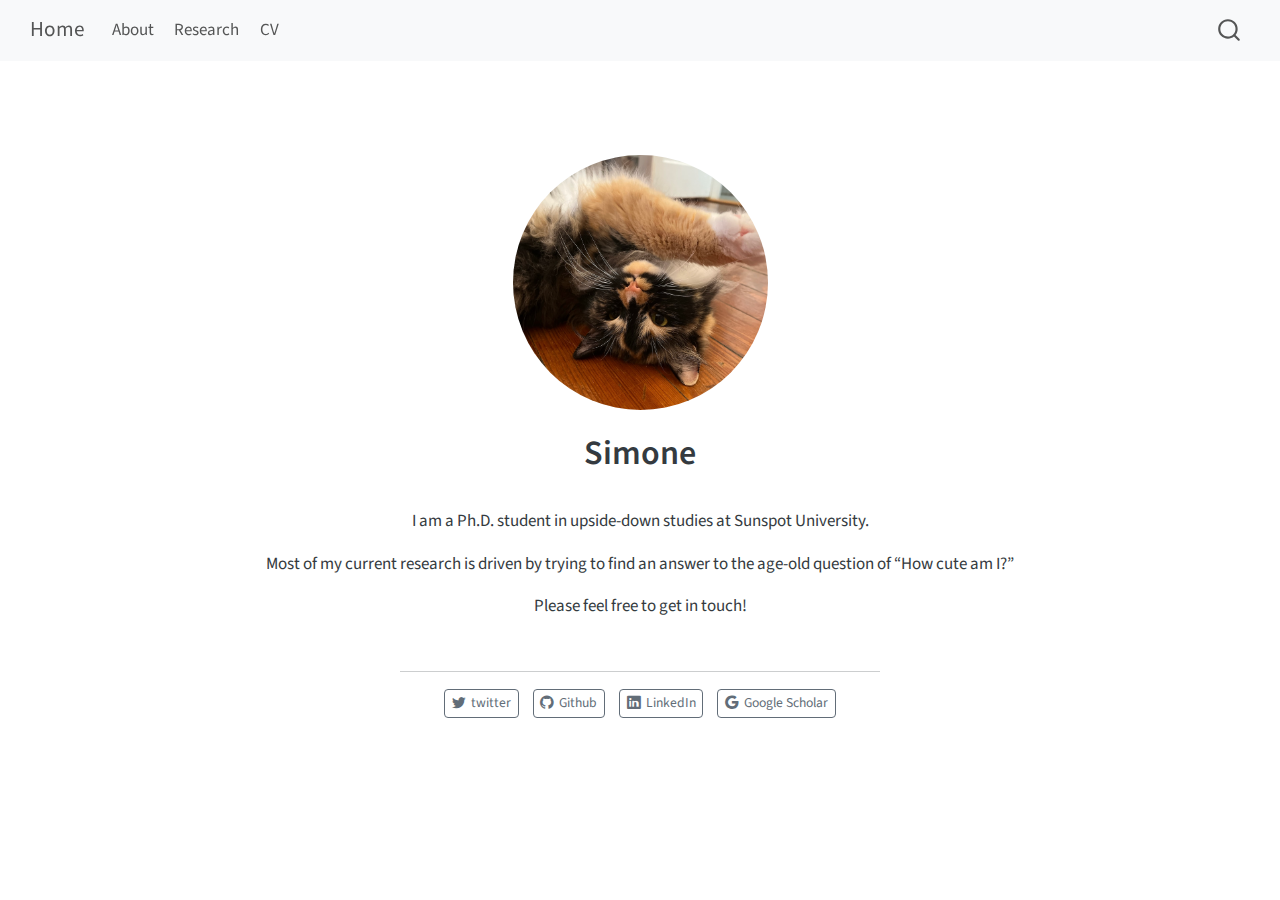
==== docs/index.html @ e3bbb0d6 "Initial commit" ====
<!DOCTYPE html>
<html xmlns="http://www.w3.org/1999/xhtml" lang="en" xml:lang="en"><head>

<meta charset="utf-8">
<meta name="generator" content="quarto-1.4.552">

<meta name="viewport" content="width=device-width, initial-scale=1.0, user-scalable=yes">


<title>Home - Simone</title>
<style>
code{white-space: pre-wrap;}
span.smallcaps{font-variant: small-caps;}
div.columns{display: flex; gap: min(4vw, 1.5em);}
div.column{flex: auto; overflow-x: auto;}
div.hanging-indent{margin-left: 1.5em; text-indent: -1.5em;}
ul.task-list{list-style: none;}
ul.task-list li input[type="checkbox"] {
  width: 0.8em;
  margin: 0 0.8em 0.2em -1em; /* quarto-specific, see https://github.com/quarto-dev/quarto-cli/issues/4556 */ 
  vertical-align: middle;
}
</style>


<script src="site_libs/quarto-nav/quarto-nav.js"></script>
<script src="site_libs/quarto-nav/headroom.min.js"></script>
<script src="site_libs/clipboard/clipboard.min.js"></script>
<script src="site_libs/quarto-search/autocomplete.umd.js"></script>
<script src="site_libs/quarto-search/fuse.min.js"></script>
<script src="site_libs/quarto-search/quarto-search.js"></script>
<meta name="quarto:offset" content="./">
<link href="./logo.png" rel="icon" type="image/png">
<script src="site_libs/quarto-html/quarto.js"></script>
<script src="site_libs/quarto-html/popper.min.js"></script>
<script src="site_libs/quarto-html/tippy.umd.min.js"></script>
<link href="site_libs/quarto-html/tippy.css" rel="stylesheet">
<link href="site_libs/quarto-html/quarto-syntax-highlighting.css" rel="stylesheet" id="quarto-text-highlighting-styles">
<script src="site_libs/bootstrap/bootstrap.min.js"></script>
<link href="site_libs/bootstrap/bootstrap-icons.css" rel="stylesheet">
<link href="site_libs/bootstrap/bootstrap.min.css" rel="stylesheet" id="quarto-bootstrap" data-mode="light">
<script id="quarto-search-options" type="application/json">{
  "location": "navbar",
  "copy-button": false,
  "collapse-after": 3,
  "panel-placement": "end",
  "type": "overlay",
  "limit": 50,
  "keyboard-shortcut": [
    "f",
    "/",
    "s"
  ],
  "show-item-context": false,
  "language": {
    "search-no-results-text": "No results",
    "search-matching-documents-text": "matching documents",
    "search-copy-link-title": "Copy link to search",
    "search-hide-matches-text": "Hide additional matches",
    "search-more-match-text": "more match in this document",
    "search-more-matches-text": "more matches in this document",
    "search-clear-button-title": "Clear",
    "search-text-placeholder": "",
    "search-detached-cancel-button-title": "Cancel",
    "search-submit-button-title": "Submit",
    "search-label": "Search"
  }
}</script>


<link rel="stylesheet" href="styles.css">
</head>

<body class="nav-fixed fullcontent">

<div id="quarto-search-results"></div>
  <header id="quarto-header" class="headroom fixed-top">
    <nav class="navbar navbar-expand-lg " data-bs-theme="dark">
      <div class="navbar-container container-fluid">
      <div class="navbar-brand-container mx-auto">
    <a class="navbar-brand" href="./index.html">
    <span class="navbar-title">Home</span>
    </a>
  </div>
            <div id="quarto-search" class="" title="Search"></div>
          <button class="navbar-toggler" type="button" data-bs-toggle="collapse" data-bs-target="#navbarCollapse" aria-controls="navbarCollapse" aria-expanded="false" aria-label="Toggle navigation" onclick="if (window.quartoToggleHeadroom) { window.quartoToggleHeadroom(); }">
  <span class="navbar-toggler-icon"></span>
</button>
          <div class="collapse navbar-collapse" id="navbarCollapse">
            <ul class="navbar-nav navbar-nav-scroll me-auto">
  <li class="nav-item">
    <a class="nav-link" href="./about.html"> 
<span class="menu-text">About</span></a>
  </li>  
  <li class="nav-item">
    <a class="nav-link" href="./research/index.html"> 
<span class="menu-text">Research</span></a>
  </li>  
  <li class="nav-item">
    <a class="nav-link" href="./cv.pdf"> 
<span class="menu-text">CV</span></a>
  </li>  
</ul>
          </div> <!-- /navcollapse -->
          <div class="quarto-navbar-tools">
</div>
      </div> <!-- /container-fluid -->
    </nav>
</header>
<!-- content -->
<div id="quarto-content" class="quarto-container page-columns page-rows-contents page-layout-article page-navbar">
<!-- sidebar -->
<!-- margin-sidebar -->
    
<!-- main -->
<div class="quarto-about-jolla content">
  <img src="profile.jpg" class="about-image
  round " style="height: 15em; width: 15em;">
 <header id="title-block-header" class="quarto-title-block default">
<div class="quarto-title">
<h1 class="title">Simone</h1>
</div>
<div class="quarto-title-meta">
  </div>
</header><main class="content" id="quarto-document-content">
<p>I am a Ph.D.&nbsp;student in upside-down studies at Sunspot University.</p>
<p>Most of my current research is driven by trying to find an answer to the age-old question of “How cute am I?”</p>
<p>Please feel free to get in touch!</p>


</main> 
  <hr class="about-sep">
   <div class="about-links">
  <a href="https://twitter.com" class="about-link" rel="" target="">
    <i class="bi bi-twitter"></i>
     <span class="about-link-text">twitter</span>
  </a>
  <a href="https://github.com" class="about-link" rel="" target="">
    <i class="bi bi-github"></i>
     <span class="about-link-text">Github</span>
  </a>
  <a href="https://linkedin.com" class="about-link" rel="" target="">
    <i class="bi bi-linkedin"></i>
     <span class="about-link-text">LinkedIn</span>
  </a>
  <a href="https://scholar.google.com" class="about-link" rel="" target="">
    <i class="bi bi-google"></i>
     <span class="about-link-text">Google Scholar</span>
  </a>
</div>
</div>
 <!-- /main -->
<script id="quarto-html-after-body" type="application/javascript">
window.document.addEventListener("DOMContentLoaded", function (event) {
  const toggleBodyColorMode = (bsSheetEl) => {
    const mode = bsSheetEl.getAttribute("data-mode");
    const bodyEl = window.document.querySelector("body");
    if (mode === "dark") {
      bodyEl.classList.add("quarto-dark");
      bodyEl.classList.remove("quarto-light");
    } else {
      bodyEl.classList.add("quarto-light");
      bodyEl.classList.remove("quarto-dark");
    }
  }
  const toggleBodyColorPrimary = () => {
    const bsSheetEl = window.document.querySelector("link#quarto-bootstrap");
    if (bsSheetEl) {
      toggleBodyColorMode(bsSheetEl);
    }
  }
  toggleBodyColorPrimary();  
  const isCodeAnnotation = (el) => {
    for (const clz of el.classList) {
      if (clz.startsWith('code-annotation-')) {                     
        return true;
      }
    }
    return false;
  }
  const clipboard = new window.ClipboardJS('.code-copy-button', {
    text: function(trigger) {
      const codeEl = trigger.previousElementSibling.cloneNode(true);
      for (const childEl of codeEl.children) {
        if (isCodeAnnotation(childEl)) {
          childEl.remove();
        }
      }
      return codeEl.innerText;
    }
  });
  clipboard.on('success', function(e) {
    // button target
    const button = e.trigger;
    // don't keep focus
    button.blur();
    // flash "checked"
    button.classList.add('code-copy-button-checked');
    var currentTitle = button.getAttribute("title");
    button.setAttribute("title", "Copied!");
    let tooltip;
    if (window.bootstrap) {
      button.setAttribute("data-bs-toggle", "tooltip");
      button.setAttribute("data-bs-placement", "left");
      button.setAttribute("data-bs-title", "Copied!");
      tooltip = new bootstrap.Tooltip(button, 
        { trigger: "manual", 
          customClass: "code-copy-button-tooltip",
          offset: [0, -8]});
      tooltip.show();    
    }
    setTimeout(function() {
      if (tooltip) {
        tooltip.hide();
        button.removeAttribute("data-bs-title");
        button.removeAttribute("data-bs-toggle");
        button.removeAttribute("data-bs-placement");
      }
      button.setAttribute("title", currentTitle);
      button.classList.remove('code-copy-button-checked');
    }, 1000);
    // clear code selection
    e.clearSelection();
  });
    var localhostRegex = new RegExp(/^(?:http|https):\/\/localhost\:?[0-9]*\//);
    var mailtoRegex = new RegExp(/^mailto:/);
      var filterRegex = new RegExp('/' + window.location.host + '/');
    var isInternal = (href) => {
        return filterRegex.test(href) || localhostRegex.test(href) || mailtoRegex.test(href);
    }
    // Inspect non-navigation links and adorn them if external
 	var links = window.document.querySelectorAll('a[href]:not(.nav-link):not(.navbar-brand):not(.toc-action):not(.sidebar-link):not(.sidebar-item-toggle):not(.pagination-link):not(.no-external):not([aria-hidden]):not(.dropdown-item):not(.quarto-navigation-tool)');
    for (var i=0; i<links.length; i++) {
      const link = links[i];
      if (!isInternal(link.href)) {
        // undo the damage that might have been done by quarto-nav.js in the case of
        // links that we want to consider external
        if (link.dataset.originalHref !== undefined) {
          link.href = link.dataset.originalHref;
        }
      }
    }
  function tippyHover(el, contentFn, onTriggerFn, onUntriggerFn) {
    const config = {
      allowHTML: true,
      maxWidth: 500,
      delay: 100,
      arrow: false,
      appendTo: function(el) {
          return el.parentElement;
      },
      interactive: true,
      interactiveBorder: 10,
      theme: 'quarto',
      placement: 'bottom-start',
    };
    if (contentFn) {
      config.content = contentFn;
    }
    if (onTriggerFn) {
      config.onTrigger = onTriggerFn;
    }
    if (onUntriggerFn) {
      config.onUntrigger = onUntriggerFn;
    }
    window.tippy(el, config); 
  }
  const noterefs = window.document.querySelectorAll('a[role="doc-noteref"]');
  for (var i=0; i<noterefs.length; i++) {
    const ref = noterefs[i];
    tippyHover(ref, function() {
      // use id or data attribute instead here
      let href = ref.getAttribute('data-footnote-href') || ref.getAttribute('href');
      try { href = new URL(href).hash; } catch {}
      const id = href.replace(/^#\/?/, "");
      const note = window.document.getElementById(id);
      if (note) {
        return note.innerHTML;
      } else {
        return "";
      }
    });
  }
  const xrefs = window.document.querySelectorAll('a.quarto-xref');
  const processXRef = (id, note) => {
    // Strip column container classes
    const stripColumnClz = (el) => {
      el.classList.remove("page-full", "page-columns");
      if (el.children) {
        for (const child of el.children) {
          stripColumnClz(child);
        }
      }
    }
    stripColumnClz(note)
    if (id === null || id.startsWith('sec-')) {
      // Special case sections, only their first couple elements
      const container = document.createElement("div");
      if (note.children && note.children.length > 2) {
        container.appendChild(note.children[0].cloneNode(true));
        for (let i = 1; i < note.children.length; i++) {
          const child = note.children[i];
          if (child.tagName === "P" && child.innerText === "") {
            continue;
          } else {
            container.appendChild(child.cloneNode(true));
            break;
          }
        }
        if (window.Quarto?.typesetMath) {
          window.Quarto.typesetMath(container);
        }
        return container.innerHTML
      } else {
        if (window.Quarto?.typesetMath) {
          window.Quarto.typesetMath(note);
        }
        return note.innerHTML;
      }
    } else {
      // Remove any anchor links if they are present
      const anchorLink = note.querySelector('a.anchorjs-link');
      if (anchorLink) {
        anchorLink.remove();
      }
      if (window.Quarto?.typesetMath) {
        window.Quarto.typesetMath(note);
      }
      // TODO in 1.5, we should make sure this works without a callout special case
      if (note.classList.contains("callout")) {
        return note.outerHTML;
      } else {
        return note.innerHTML;
      }
    }
  }
  for (var i=0; i<xrefs.length; i++) {
    const xref = xrefs[i];
    tippyHover(xref, undefined, function(instance) {
      instance.disable();
      let url = xref.getAttribute('href');
      let hash = undefined; 
      if (url.startsWith('#')) {
        hash = url;
      } else {
        try { hash = new URL(url).hash; } catch {}
      }
      if (hash) {
        const id = hash.replace(/^#\/?/, "");
        const note = window.document.getElementById(id);
        if (note !== null) {
          try {
            const html = processXRef(id, note.cloneNode(true));
            instance.setContent(html);
          } finally {
            instance.enable();
            instance.show();
          }
        } else {
          // See if we can fetch this
          fetch(url.split('#')[0])
          .then(res => res.text())
          .then(html => {
            const parser = new DOMParser();
            const htmlDoc = parser.parseFromString(html, "text/html");
            const note = htmlDoc.getElementById(id);
            if (note !== null) {
              const html = processXRef(id, note);
              instance.setContent(html);
            } 
          }).finally(() => {
            instance.enable();
            instance.show();
          });
        }
      } else {
        // See if we can fetch a full url (with no hash to target)
        // This is a special case and we should probably do some content thinning / targeting
        fetch(url)
        .then(res => res.text())
        .then(html => {
          const parser = new DOMParser();
          const htmlDoc = parser.parseFromString(html, "text/html");
          const note = htmlDoc.querySelector('main.content');
          if (note !== null) {
            // This should only happen for chapter cross references
            // (since there is no id in the URL)
            // remove the first header
            if (note.children.length > 0 && note.children[0].tagName === "HEADER") {
              note.children[0].remove();
            }
            const html = processXRef(null, note);
            instance.setContent(html);
          } 
        }).finally(() => {
          instance.enable();
          instance.show();
        });
      }
    }, function(instance) {
    });
  }
      let selectedAnnoteEl;
      const selectorForAnnotation = ( cell, annotation) => {
        let cellAttr = 'data-code-cell="' + cell + '"';
        let lineAttr = 'data-code-annotation="' +  annotation + '"';
        const selector = 'span[' + cellAttr + '][' + lineAttr + ']';
        return selector;
      }
      const selectCodeLines = (annoteEl) => {
        const doc = window.document;
        const targetCell = annoteEl.getAttribute("data-target-cell");
        const targetAnnotation = annoteEl.getAttribute("data-target-annotation");
        const annoteSpan = window.document.querySelector(selectorForAnnotation(targetCell, targetAnnotation));
        const lines = annoteSpan.getAttribute("data-code-lines").split(",");
        const lineIds = lines.map((line) => {
          return targetCell + "-" + line;
        })
        let top = null;
        let height = null;
        let parent = null;
        if (lineIds.length > 0) {
            //compute the position of the single el (top and bottom and make a div)
            const el = window.document.getElementById(lineIds[0]);
            top = el.offsetTop;
            height = el.offsetHeight;
            parent = el.parentElement.parentElement;
          if (lineIds.length > 1) {
            const lastEl = window.document.getElementById(lineIds[lineIds.length - 1]);
            const bottom = lastEl.offsetTop + lastEl.offsetHeight;
            height = bottom - top;
          }
          if (top !== null && height !== null && parent !== null) {
            // cook up a div (if necessary) and position it 
            let div = window.document.getElementById("code-annotation-line-highlight");
            if (div === null) {
              div = window.document.createElement("div");
              div.setAttribute("id", "code-annotation-line-highlight");
              div.style.position = 'absolute';
              parent.appendChild(div);
            }
            div.style.top = top - 2 + "px";
            div.style.height = height + 4 + "px";
            div.style.left = 0;
            let gutterDiv = window.document.getElementById("code-annotation-line-highlight-gutter");
            if (gutterDiv === null) {
              gutterDiv = window.document.createElement("div");
              gutterDiv.setAttribute("id", "code-annotation-line-highlight-gutter");
              gutterDiv.style.position = 'absolute';
              const codeCell = window.document.getElementById(targetCell);
              const gutter = codeCell.querySelector('.code-annotation-gutter');
              gutter.appendChild(gutterDiv);
            }
            gutterDiv.style.top = top - 2 + "px";
            gutterDiv.style.height = height + 4 + "px";
          }
          selectedAnnoteEl = annoteEl;
        }
      };
      const unselectCodeLines = () => {
        const elementsIds = ["code-annotation-line-highlight", "code-annotation-line-highlight-gutter"];
        elementsIds.forEach((elId) => {
          const div = window.document.getElementById(elId);
          if (div) {
            div.remove();
          }
        });
        selectedAnnoteEl = undefined;
      };
        // Handle positioning of the toggle
    window.addEventListener(
      "resize",
      throttle(() => {
        elRect = undefined;
        if (selectedAnnoteEl) {
          selectCodeLines(selectedAnnoteEl);
        }
      }, 10)
    );
    function throttle(fn, ms) {
    let throttle = false;
    let timer;
      return (...args) => {
        if(!throttle) { // first call gets through
            fn.apply(this, args);
            throttle = true;
        } else { // all the others get throttled
            if(timer) clearTimeout(timer); // cancel #2
            timer = setTimeout(() => {
              fn.apply(this, args);
              timer = throttle = false;
            }, ms);
        }
      };
    }
      // Attach click handler to the DT
      const annoteDls = window.document.querySelectorAll('dt[data-target-cell]');
      for (const annoteDlNode of annoteDls) {
        annoteDlNode.addEventListener('click', (event) => {
          const clickedEl = event.target;
          if (clickedEl !== selectedAnnoteEl) {
            unselectCodeLines();
            const activeEl = window.document.querySelector('dt[data-target-cell].code-annotation-active');
            if (activeEl) {
              activeEl.classList.remove('code-annotation-active');
            }
            selectCodeLines(clickedEl);
            clickedEl.classList.add('code-annotation-active');
          } else {
            // Unselect the line
            unselectCodeLines();
            clickedEl.classList.remove('code-annotation-active');
          }
        });
      }
  const findCites = (el) => {
    const parentEl = el.parentElement;
    if (parentEl) {
      const cites = parentEl.dataset.cites;
      if (cites) {
        return {
          el,
          cites: cites.split(' ')
        };
      } else {
        return findCites(el.parentElement)
      }
    } else {
      return undefined;
    }
  };
  var bibliorefs = window.document.querySelectorAll('a[role="doc-biblioref"]');
  for (var i=0; i<bibliorefs.length; i++) {
    const ref = bibliorefs[i];
    const citeInfo = findCites(ref);
    if (citeInfo) {
      tippyHover(citeInfo.el, function() {
        var popup = window.document.createElement('div');
        citeInfo.cites.forEach(function(cite) {
          var citeDiv = window.document.createElement('div');
          citeDiv.classList.add('hanging-indent');
          citeDiv.classList.add('csl-entry');
          var biblioDiv = window.document.getElementById('ref-' + cite);
          if (biblioDiv) {
            citeDiv.innerHTML = biblioDiv.innerHTML;
          }
          popup.appendChild(citeDiv);
        });
        return popup.innerHTML;
      });
    }
  }
});
</script>
</div> <!-- /content -->




</body></html>
---- docs/site_libs/quarto-html/tippy.css ----
.tippy-box[data-animation=fade][data-state=hidden]{opacity:0}[data-tippy-root]{max-width:calc(100vw - 10px)}.tippy-box{position:relative;background-color:#333;color:#fff;border-radius:4px;font-size:14px;line-height:1.4;white-space:normal;outline:0;transition-property:transform,visibility,opacity}.tippy-box[data-placement^=top]>.tippy-arrow{bottom:0}.tippy-box[data-placement^=top]>.tippy-arrow:before{bottom:-7px;left:0;border-width:8px 8px 0;border-top-color:initial;transform-origin:center top}.tippy-box[data-placement^=bottom]>.tippy-arrow{top:0}.tippy-box[data-placement^=bottom]>.tippy-arrow:before{top:-7px;left:0;border-width:0 8px 8px;border-bottom-color:initial;transform-origin:center bottom}.tippy-box[data-placement^=left]>.tippy-arrow{right:0}.tippy-box[data-placement^=left]>.tippy-arrow:before{border-width:8px 0 8px 8px;border-left-color:initial;right:-7px;transform-origin:center left}.tippy-box[data-placement^=right]>.tippy-arrow{left:0}.tippy-box[data-placement^=right]>.tippy-arrow:before{left:-7px;border-width:8px 8px 8px 0;border-right-color:initial;transform-origin:center right}.tippy-box[data-inertia][data-state=visible]{transition-timing-function:cubic-bezier(.54,1.5,.38,1.11)}.tippy-arrow{width:16px;height:16px;color:#333}.tippy-arrow:before{content:"";position:absolute;border-color:transparent;border-style:solid}.tippy-content{position:relative;padding:5px 9px;z-index:1}
---- docs/site_libs/quarto-html/quarto-syntax-highlighting.css ----
/* quarto syntax highlight colors */
:root {
  --quarto-hl-ot-color: #003B4F;
  --quarto-hl-at-color: #657422;
  --quarto-hl-ss-color: #20794D;
  --quarto-hl-an-color: #5E5E5E;
  --quarto-hl-fu-color: #4758AB;
  --quarto-hl-st-color: #20794D;
  --quarto-hl-cf-color: #003B4F;
  --quarto-hl-op-color: #5E5E5E;
  --quarto-hl-er-color: #AD0000;
  --quarto-hl-bn-color: #AD0000;
  --quarto-hl-al-color: #AD0000;
  --quarto-hl-va-color: #111111;
  --quarto-hl-bu-color: inherit;
  --quarto-hl-ex-color: inherit;
  --quarto-hl-pp-color: #AD0000;
  --quarto-hl-in-color: #5E5E5E;
  --quarto-hl-vs-color: #20794D;
  --quarto-hl-wa-color: #5E5E5E;
  --quarto-hl-do-color: #5E5E5E;
  --quarto-hl-im-color: #00769E;
  --quarto-hl-ch-color: #20794D;
  --quarto-hl-dt-color: #AD0000;
  --quarto-hl-fl-color: #AD0000;
  --quarto-hl-co-color: #5E5E5E;
  --quarto-hl-cv-color: #5E5E5E;
  --quarto-hl-cn-color: #8f5902;
  --quarto-hl-sc-color: #5E5E5E;
  --quarto-hl-dv-color: #AD0000;
  --quarto-hl-kw-color: #003B4F;
}

/* other quarto variables */
:root {
  --quarto-font-monospace: SFMono-Regular, Menlo, Monaco, Consolas, "Liberation Mono", "Courier New", monospace;
}

pre > code.sourceCode > span {
  color: #003B4F;
}

code span {
  color: #003B4F;
}

code.sourceCode > span {
  color: #003B4F;
}

div.sourceCode,
div.sourceCode pre.sourceCode {
  color: #003B4F;
}

code span.ot {
  color: #003B4F;
  font-style: inherit;
}

code span.at {
  color: #657422;
  font-style: inherit;
}

code span.ss {
  color: #20794D;
  font-style: inherit;
}

code span.an {
  color: #5E5E5E;
  font-style: inherit;
}

code span.fu {
  color: #4758AB;
  font-style: inherit;
}

code span.st {
  color: #20794D;
  font-style: inherit;
}

code span.cf {
  color: #003B4F;
  font-style: inherit;
}

code span.op {
  color: #5E5E5E;
  font-style: inherit;
}

code span.er {
  color: #AD0000;
  font-style: inherit;
}

code span.bn {
  color: #AD0000;
  font-style: inherit;
}

code span.al {
  color: #AD0000;
  font-style: inherit;
}

code span.va {
  color: #111111;
  font-style: inherit;
}

code span.bu {
  font-style: inherit;
}

code span.ex {
  font-style: inherit;
}

code span.pp {
  color: #AD0000;
  font-style: inherit;
}

code span.in {
  color: #5E5E5E;
  font-style: inherit;
}

code span.vs {
  color: #20794D;
  font-style: inherit;
}

code span.wa {
  color: #5E5E5E;
  font-style: italic;
}

code span.do {
  color: #5E5E5E;
  font-style: italic;
}

code span.im {
  color: #00769E;
  font-style: inherit;
}

code span.ch {
  color: #20794D;
  font-style: inherit;
}

code span.dt {
  color: #AD0000;
  font-style: inherit;
}

code span.fl {
  color: #AD0000;
  font-style: inherit;
}

code span.co {
  color: #5E5E5E;
  font-style: inherit;
}

code span.cv {
  color: #5E5E5E;
  font-style: italic;
}

code span.cn {
  color: #8f5902;
  font-style: inherit;
}

code span.sc {
  color: #5E5E5E;
  font-style: inherit;
}

code span.dv {
  color: #AD0000;
  font-style: inherit;
}

code span.kw {
  color: #003B4F;
  font-style: inherit;
}

.prevent-inlining {
  content: "</";
}

/*# sourceMappingURL=debc5d5d77c3f9108843748ff7464032.css.map */
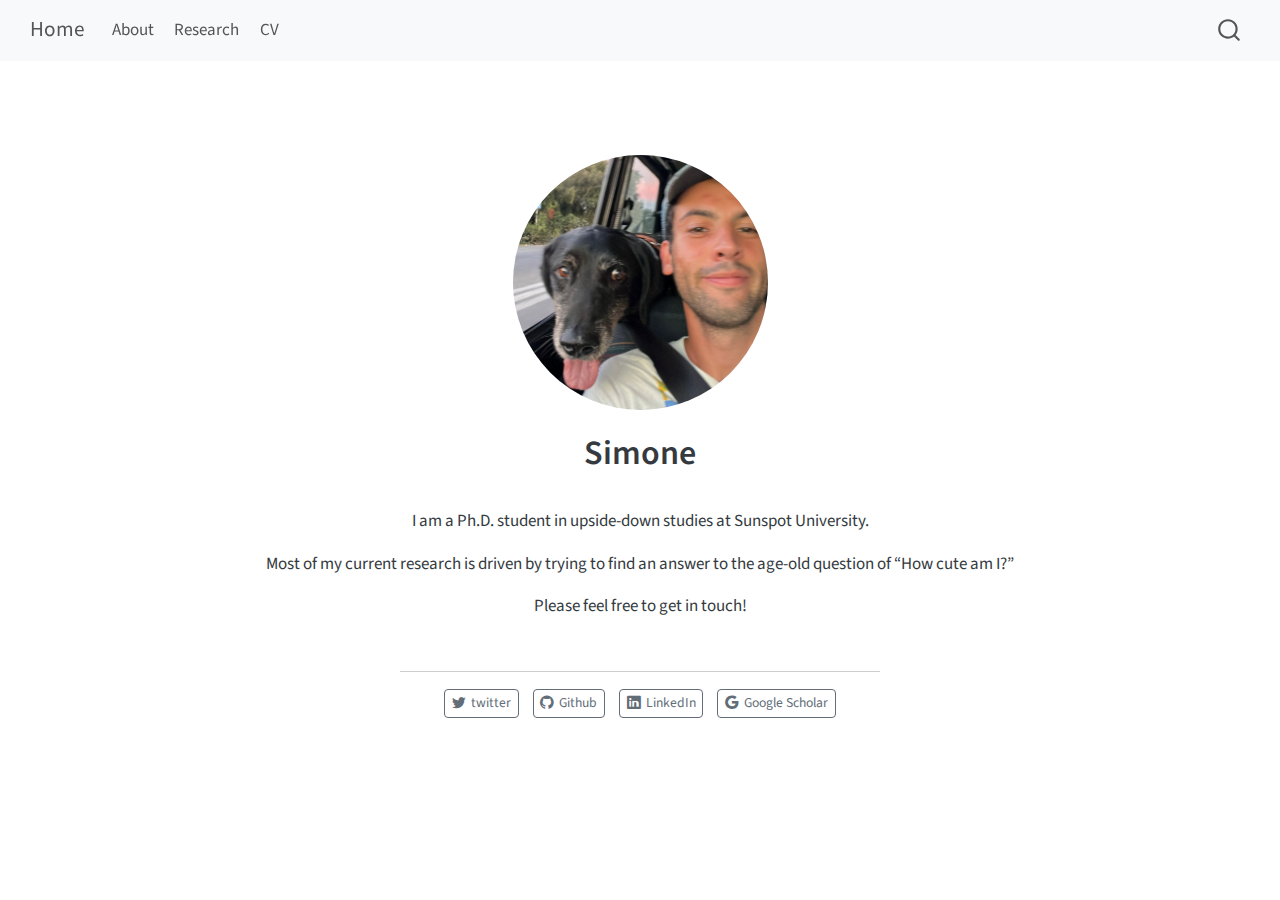
==== commit 75d1841b: "Website" ====
--- a/docs/index.html
+++ b/docs/index.html
@@ -2,12 +2,12 @@
 <html xmlns="http://www.w3.org/1999/xhtml" lang="en" xml:lang="en"><head>
 
 <meta charset="utf-8">
-<meta name="generator" content="quarto-1.4.552">
+<meta name="generator" content="quarto-1.6.42">
 
 <meta name="viewport" content="width=device-width, initial-scale=1.0, user-scalable=yes">
 
 
-<title>Home - Simone</title>
+<title>Simone – Home</title>
 <style>
 code{white-space: pre-wrap;}
 span.smallcaps{font-variant: small-caps;}
@@ -35,10 +35,10 @@
 <script src="site_libs/quarto-html/popper.min.js"></script>
 <script src="site_libs/quarto-html/tippy.umd.min.js"></script>
 <link href="site_libs/quarto-html/tippy.css" rel="stylesheet">
-<link href="site_libs/quarto-html/quarto-syntax-highlighting.css" rel="stylesheet" id="quarto-text-highlighting-styles">
+<link href="site_libs/quarto-html/quarto-syntax-highlighting-2f5df379a58b258e96c21c0638c20c03.css" rel="stylesheet" id="quarto-text-highlighting-styles">
 <script src="site_libs/bootstrap/bootstrap.min.js"></script>
 <link href="site_libs/bootstrap/bootstrap-icons.css" rel="stylesheet">
-<link href="site_libs/bootstrap/bootstrap.min.css" rel="stylesheet" id="quarto-bootstrap" data-mode="light">
+<link href="site_libs/bootstrap/bootstrap-6bd9cfa162949bde0a231f530c97869d.min.css" rel="stylesheet" append-hash="true" id="quarto-bootstrap" data-mode="light">
 <script id="quarto-search-options" type="application/json">{
   "location": "navbar",
   "copy-button": false,
@@ -83,7 +83,7 @@
     </a>
   </div>
             <div id="quarto-search" class="" title="Search"></div>
-          <button class="navbar-toggler" type="button" data-bs-toggle="collapse" data-bs-target="#navbarCollapse" aria-controls="navbarCollapse" aria-expanded="false" aria-label="Toggle navigation" onclick="if (window.quartoToggleHeadroom) { window.quartoToggleHeadroom(); }">
+          <button class="navbar-toggler" type="button" data-bs-toggle="collapse" data-bs-target="#navbarCollapse" aria-controls="navbarCollapse" role="menu" aria-expanded="false" aria-label="Toggle navigation" onclick="if (window.quartoToggleHeadroom) { window.quartoToggleHeadroom(); }">
   <span class="navbar-toggler-icon"></span>
 </button>
           <div class="collapse navbar-collapse" id="navbarCollapse">
@@ -102,7 +102,7 @@
   </li>  
 </ul>
           </div> <!-- /navcollapse -->
-          <div class="quarto-navbar-tools">
+            <div class="quarto-navbar-tools">
 </div>
       </div> <!-- /container-fluid -->
     </nav>
@@ -113,7 +113,7 @@
 <!-- margin-sidebar -->
     
 <!-- main -->
-<div class="quarto-about-jolla content">
+<div class="quarto-about-jolla">
   <img src="profile.jpg" class="about-image
   round " style="height: 15em; width: 15em;">
  <header id="title-block-header" class="quarto-title-block default">
@@ -178,18 +178,7 @@
     }
     return false;
   }
-  const clipboard = new window.ClipboardJS('.code-copy-button', {
-    text: function(trigger) {
-      const codeEl = trigger.previousElementSibling.cloneNode(true);
-      for (const childEl of codeEl.children) {
-        if (isCodeAnnotation(childEl)) {
-          childEl.remove();
-        }
-      }
-      return codeEl.innerText;
-    }
-  });
-  clipboard.on('success', function(e) {
+  const onCopySuccess = function(e) {
     // button target
     const button = e.trigger;
     // don't keep focus
@@ -221,7 +210,27 @@
     }, 1000);
     // clear code selection
     e.clearSelection();
+  }
+  const getTextToCopy = function(trigger) {
+      const codeEl = trigger.previousElementSibling.cloneNode(true);
+      for (const childEl of codeEl.children) {
+        if (isCodeAnnotation(childEl)) {
+          childEl.remove();
+        }
+      }
+      return codeEl.innerText;
+  }
+  const clipboard = new window.ClipboardJS('.code-copy-button:not([data-in-quarto-modal])', {
+    text: getTextToCopy
   });
+  clipboard.on('success', onCopySuccess);
+  if (window.document.getElementById('quarto-embedded-source-code-modal')) {
+    const clipboardModal = new window.ClipboardJS('.code-copy-button[data-in-quarto-modal]', {
+      text: getTextToCopy,
+      container: window.document.getElementById('quarto-embedded-source-code-modal')
+    });
+    clipboardModal.on('success', onCopySuccess);
+  }
     var localhostRegex = new RegExp(/^(?:http|https):\/\/localhost\:?[0-9]*\//);
     var mailtoRegex = new RegExp(/^mailto:/);
       var filterRegex = new RegExp('/' + window.location.host + '/');
@@ -229,7 +238,7 @@
         return filterRegex.test(href) || localhostRegex.test(href) || mailtoRegex.test(href);
     }
     // Inspect non-navigation links and adorn them if external
- 	var links = window.document.querySelectorAll('a[href]:not(.nav-link):not(.navbar-brand):not(.toc-action):not(.sidebar-link):not(.sidebar-item-toggle):not(.pagination-link):not(.no-external):not([aria-hidden]):not(.dropdown-item):not(.quarto-navigation-tool)');
+ 	var links = window.document.querySelectorAll('a[href]:not(.nav-link):not(.navbar-brand):not(.toc-action):not(.sidebar-link):not(.sidebar-item-toggle):not(.pagination-link):not(.no-external):not([aria-hidden]):not(.dropdown-item):not(.quarto-navigation-tool):not(.about-link)');
     for (var i=0; i<links.length; i++) {
       const link = links[i];
       if (!isInternal(link.href)) {
@@ -326,7 +335,6 @@
       if (window.Quarto?.typesetMath) {
         window.Quarto.typesetMath(note);
       }
-      // TODO in 1.5, we should make sure this works without a callout special case
       if (note.classList.contains("callout")) {
         return note.outerHTML;
       } else {
--- a/docs/site_libs/quarto-html/quarto-syntax-highlighting-2f5df379a58b258e96c21c0638c20c03.css
+++ b/docs/site_libs/quarto-html/quarto-syntax-highlighting-2f5df379a58b258e96c21c0638c20c03.css
@@ -0,0 +1,205 @@
+/* quarto syntax highlight colors */
+:root {
+  --quarto-hl-ot-color: #003B4F;
+  --quarto-hl-at-color: #657422;
+  --quarto-hl-ss-color: #20794D;
+  --quarto-hl-an-color: #5E5E5E;
+  --quarto-hl-fu-color: #4758AB;
+  --quarto-hl-st-color: #20794D;
+  --quarto-hl-cf-color: #003B4F;
+  --quarto-hl-op-color: #5E5E5E;
+  --quarto-hl-er-color: #AD0000;
+  --quarto-hl-bn-color: #AD0000;
+  --quarto-hl-al-color: #AD0000;
+  --quarto-hl-va-color: #111111;
+  --quarto-hl-bu-color: inherit;
+  --quarto-hl-ex-color: inherit;
+  --quarto-hl-pp-color: #AD0000;
+  --quarto-hl-in-color: #5E5E5E;
+  --quarto-hl-vs-color: #20794D;
+  --quarto-hl-wa-color: #5E5E5E;
+  --quarto-hl-do-color: #5E5E5E;
+  --quarto-hl-im-color: #00769E;
+  --quarto-hl-ch-color: #20794D;
+  --quarto-hl-dt-color: #AD0000;
+  --quarto-hl-fl-color: #AD0000;
+  --quarto-hl-co-color: #5E5E5E;
+  --quarto-hl-cv-color: #5E5E5E;
+  --quarto-hl-cn-color: #8f5902;
+  --quarto-hl-sc-color: #5E5E5E;
+  --quarto-hl-dv-color: #AD0000;
+  --quarto-hl-kw-color: #003B4F;
+}
+
+/* other quarto variables */
+:root {
+  --quarto-font-monospace: SFMono-Regular, Menlo, Monaco, Consolas, "Liberation Mono", "Courier New", monospace;
+}
+
+pre > code.sourceCode > span {
+  color: #003B4F;
+}
+
+code span {
+  color: #003B4F;
+}
+
+code.sourceCode > span {
+  color: #003B4F;
+}
+
+div.sourceCode,
+div.sourceCode pre.sourceCode {
+  color: #003B4F;
+}
+
+code span.ot {
+  color: #003B4F;
+  font-style: inherit;
+}
+
+code span.at {
+  color: #657422;
+  font-style: inherit;
+}
+
+code span.ss {
+  color: #20794D;
+  font-style: inherit;
+}
+
+code span.an {
+  color: #5E5E5E;
+  font-style: inherit;
+}
+
+code span.fu {
+  color: #4758AB;
+  font-style: inherit;
+}
+
+code span.st {
+  color: #20794D;
+  font-style: inherit;
+}
+
+code span.cf {
+  color: #003B4F;
+  font-weight: bold;
+  font-style: inherit;
+}
+
+code span.op {
+  color: #5E5E5E;
+  font-style: inherit;
+}
+
+code span.er {
+  color: #AD0000;
+  font-style: inherit;
+}
+
+code span.bn {
+  color: #AD0000;
+  font-style: inherit;
+}
+
+code span.al {
+  color: #AD0000;
+  font-style: inherit;
+}
+
+code span.va {
+  color: #111111;
+  font-style: inherit;
+}
+
+code span.bu {
+  font-style: inherit;
+}
+
+code span.ex {
+  font-style: inherit;
+}
+
+code span.pp {
+  color: #AD0000;
+  font-style: inherit;
+}
+
+code span.in {
+  color: #5E5E5E;
+  font-style: inherit;
+}
+
+code span.vs {
+  color: #20794D;
+  font-style: inherit;
+}
+
+code span.wa {
+  color: #5E5E5E;
+  font-style: italic;
+}
+
+code span.do {
+  color: #5E5E5E;
+  font-style: italic;
+}
+
+code span.im {
+  color: #00769E;
+  font-style: inherit;
+}
+
+code span.ch {
+  color: #20794D;
+  font-style: inherit;
+}
+
+code span.dt {
+  color: #AD0000;
+  font-style: inherit;
+}
+
+code span.fl {
+  color: #AD0000;
+  font-style: inherit;
+}
+
+code span.co {
+  color: #5E5E5E;
+  font-style: inherit;
+}
+
+code span.cv {
+  color: #5E5E5E;
+  font-style: italic;
+}
+
+code span.cn {
+  color: #8f5902;
+  font-style: inherit;
+}
+
+code span.sc {
+  color: #5E5E5E;
+  font-style: inherit;
+}
+
+code span.dv {
+  color: #AD0000;
+  font-style: inherit;
+}
+
+code span.kw {
+  color: #003B4F;
+  font-weight: bold;
+  font-style: inherit;
+}
+
+.prevent-inlining {
+  content: "</";
+}
+
+/*# sourceMappingURL=35eb38a806ee71ea6d2563be2308c832.css.map */
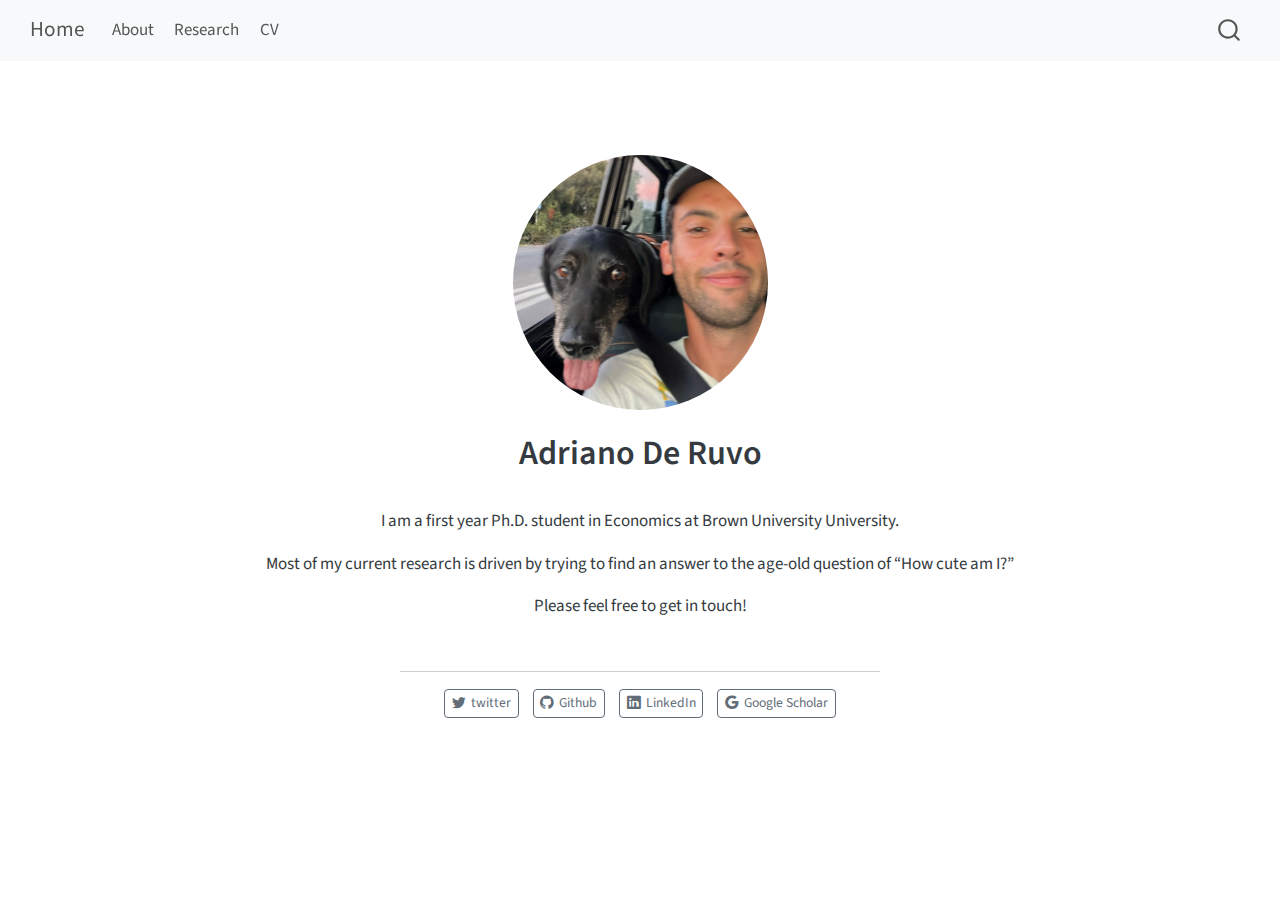
==== commit 8cb22588: "Website" ====
--- a/docs/index.html
+++ b/docs/index.html
@@ -7,7 +7,7 @@
 <meta name="viewport" content="width=device-width, initial-scale=1.0, user-scalable=yes">
 
 
-<title>Simone – Home</title>
+<title>Adriano De Ruvo – Home</title>
 <style>
 code{white-space: pre-wrap;}
 span.smallcaps{font-variant: small-caps;}
@@ -118,12 +118,12 @@
   round " style="height: 15em; width: 15em;">
  <header id="title-block-header" class="quarto-title-block default">
 <div class="quarto-title">
-<h1 class="title">Simone</h1>
+<h1 class="title">Adriano De Ruvo</h1>
 </div>
 <div class="quarto-title-meta">
   </div>
 </header><main class="content" id="quarto-document-content">
-<p>I am a Ph.D.&nbsp;student in upside-down studies at Sunspot University.</p>
+<p>I am a first year Ph.D.&nbsp;student in Economics at Brown University University.</p>
 <p>Most of my current research is driven by trying to find an answer to the age-old question of “How cute am I?”</p>
 <p>Please feel free to get in touch!</p>
 
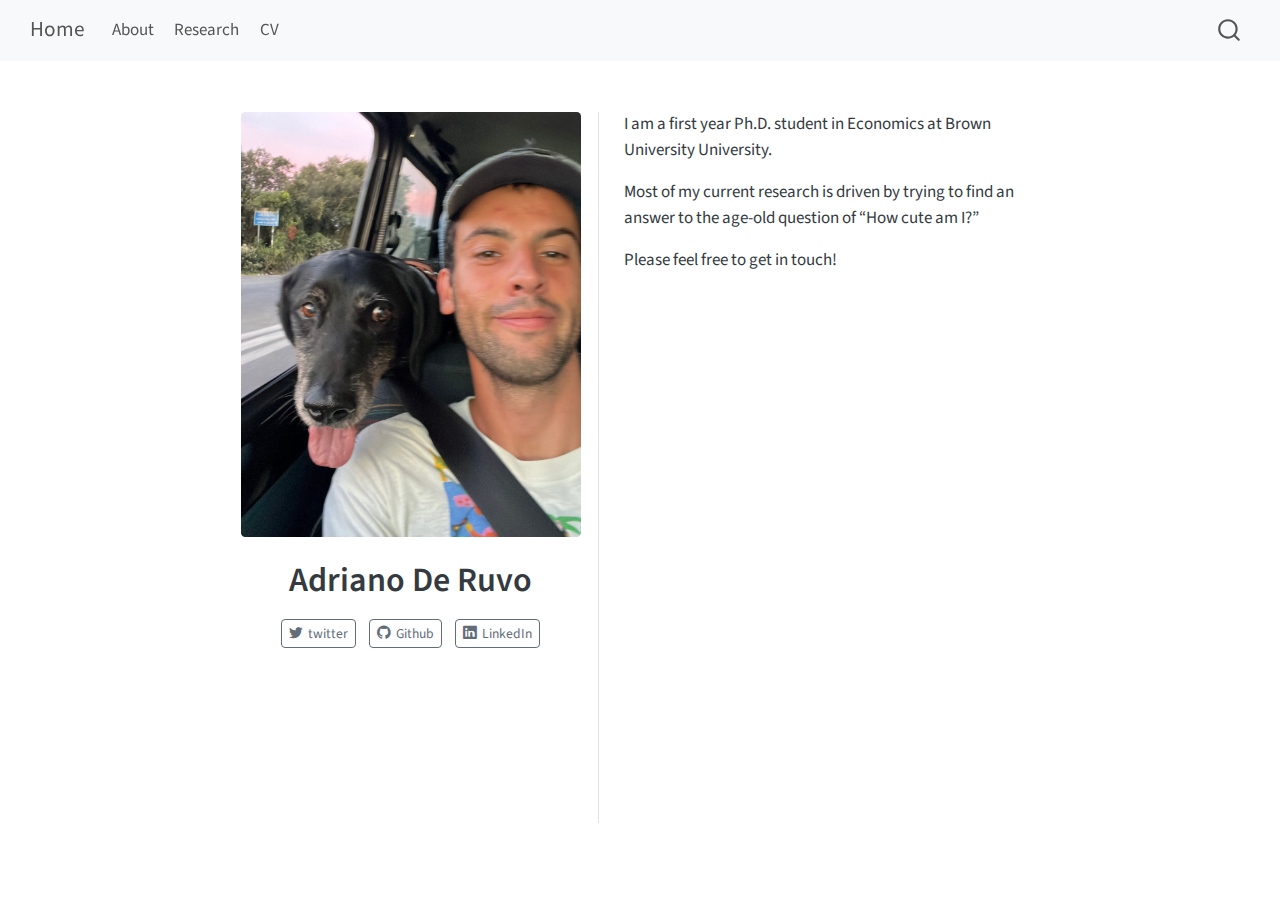
==== commit 76fd6eb6: "Website" ====
--- a/docs/index.html
+++ b/docs/index.html
@@ -113,41 +113,39 @@
 <!-- margin-sidebar -->
     
 <!-- main -->
-<div class="quarto-about-jolla">
-  <img src="profile.jpg" class="about-image
-  round " style="height: 15em; width: 15em;">
- <header id="title-block-header" class="quarto-title-block default">
+<div class="quarto-about-trestles">
+  <div class="about-entity">
+    <img src="profile.jpg" class="about-image
+  rounded " style="width: 20em;">
+<header id="title-block-header" class="quarto-title-block default">
 <div class="quarto-title">
 <h1 class="title">Adriano De Ruvo</h1>
 </div>
 <div class="quarto-title-meta">
   </div>
-</header><main class="content" id="quarto-document-content">
+</header>
+    <div class="about-links">
+  <a href="https://x.com/adrianoderuvo?s=21" class="about-link" rel="" target="">
+    <i class="bi bi-twitter"></i>
+     <span class="about-link-text">twitter</span>
+  </a>
+  <a href="https://github.com/adriano-de-ruvo" class="about-link" rel="" target="">
+    <i class="bi bi-github"></i>
+     <span class="about-link-text">Github</span>
+  </a>
+  <a href="https://www.linkedin.com/in/adriano-de-ruvo-2919131a1/" class="about-link" rel="" target="">
+    <i class="bi bi-linkedin"></i>
+     <span class="about-link-text">LinkedIn</span>
+  </a>
+</div>
+  </div>
+  <div class="about-contents"><main class="content" id="quarto-document-content">
 <p>I am a first year Ph.D.&nbsp;student in Economics at Brown University University.</p>
 <p>Most of my current research is driven by trying to find an answer to the age-old question of “How cute am I?”</p>
 <p>Please feel free to get in touch!</p>
 
 
-</main> 
-  <hr class="about-sep">
-   <div class="about-links">
-  <a href="https://twitter.com" class="about-link" rel="" target="">
-    <i class="bi bi-twitter"></i>
-     <span class="about-link-text">twitter</span>
-  </a>
-  <a href="https://github.com" class="about-link" rel="" target="">
-    <i class="bi bi-github"></i>
-     <span class="about-link-text">Github</span>
-  </a>
-  <a href="https://linkedin.com" class="about-link" rel="" target="">
-    <i class="bi bi-linkedin"></i>
-     <span class="about-link-text">LinkedIn</span>
-  </a>
-  <a href="https://scholar.google.com" class="about-link" rel="" target="">
-    <i class="bi bi-google"></i>
-     <span class="about-link-text">Google Scholar</span>
-  </a>
-</div>
+</main></div>
 </div>
  <!-- /main -->
 <script id="quarto-html-after-body" type="application/javascript">
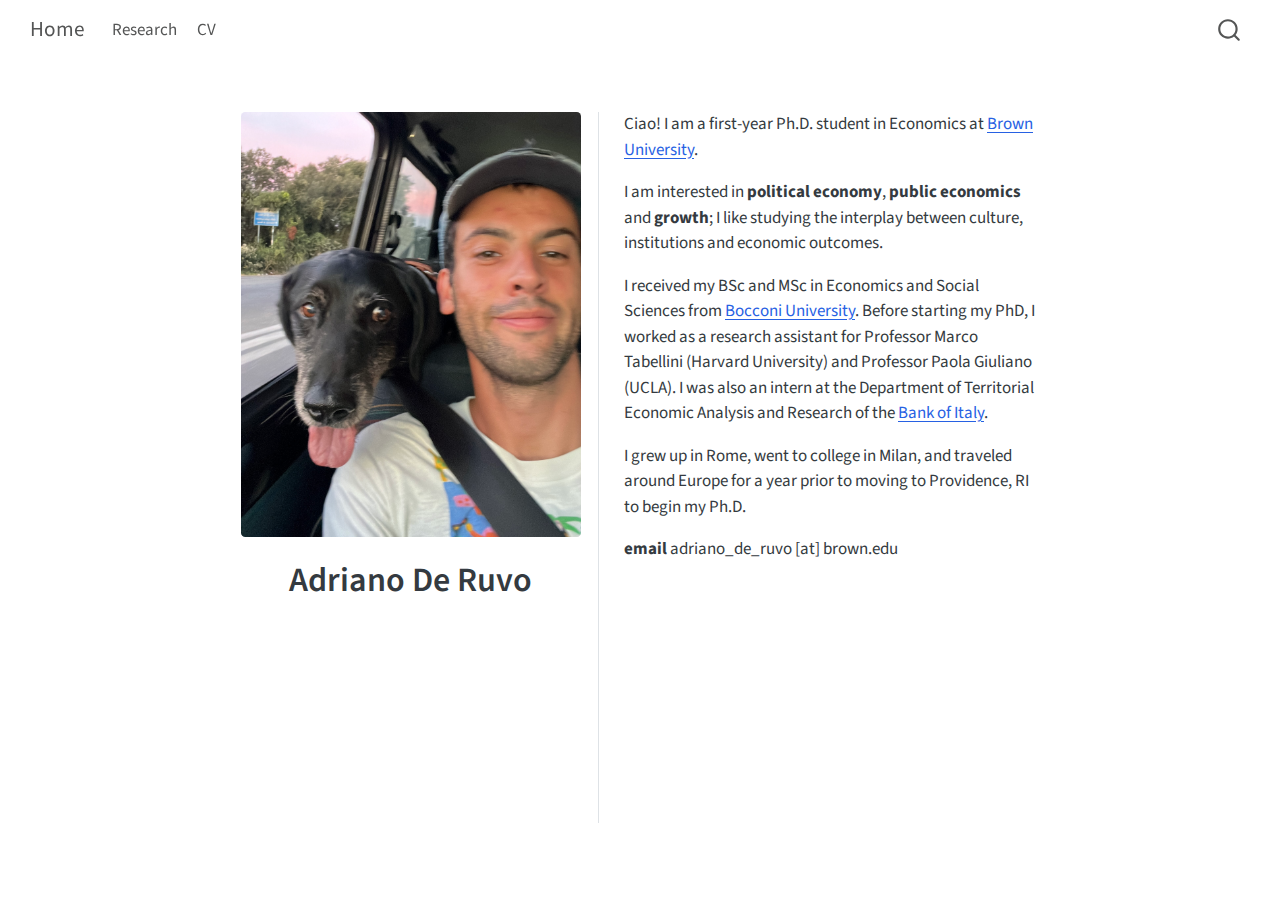
==== commit 1335d804: "Website" ====
--- a/docs/index.html
+++ b/docs/index.html
@@ -89,10 +89,6 @@
           <div class="collapse navbar-collapse" id="navbarCollapse">
             <ul class="navbar-nav navbar-nav-scroll me-auto">
   <li class="nav-item">
-    <a class="nav-link" href="./about.html"> 
-<span class="menu-text">About</span></a>
-  </li>  
-  <li class="nav-item">
     <a class="nav-link" href="./research/index.html"> 
 <span class="menu-text">Research</span></a>
   </li>  
@@ -124,25 +120,13 @@
 <div class="quarto-title-meta">
   </div>
 </header>
-    <div class="about-links">
-  <a href="https://x.com/adrianoderuvo?s=21" class="about-link" rel="" target="">
-    <i class="bi bi-twitter"></i>
-     <span class="about-link-text">twitter</span>
-  </a>
-  <a href="https://github.com/adriano-de-ruvo" class="about-link" rel="" target="">
-    <i class="bi bi-github"></i>
-     <span class="about-link-text">Github</span>
-  </a>
-  <a href="https://www.linkedin.com/in/adriano-de-ruvo-2919131a1/" class="about-link" rel="" target="">
-    <i class="bi bi-linkedin"></i>
-     <span class="about-link-text">LinkedIn</span>
-  </a>
-</div>
   </div>
   <div class="about-contents"><main class="content" id="quarto-document-content">
-<p>I am a first year Ph.D.&nbsp;student in Economics at Brown University University.</p>
-<p>Most of my current research is driven by trying to find an answer to the age-old question of “How cute am I?”</p>
-<p>Please feel free to get in touch!</p>
+<p>Ciao! I am a first-year Ph.D.&nbsp;student in Economics at <a href="https://economics.brown.edu">Brown University</a>.</p>
+<p>I am interested in <strong>political economy</strong>, <strong>public economics</strong> and <strong>growth</strong>; I like studying the interplay between culture, institutions and economic outcomes.</p>
+<p>I received my BSc and MSc in Economics and Social Sciences from <a href="https://www.unibocconi.it/en/programs/master-science/economic-and-social-sciences">Bocconi University</a>. Before starting my PhD, I worked as a research assistant for Professor Marco Tabellini (Harvard University) and Professor Paola Giuliano (UCLA). I was also an intern at the Department of Territorial Economic Analysis and Research of the <a href="https://www.bancaditalia.it/compiti/ricerca-economica/index.html">Bank of Italy</a>.</p>
+<p>I grew up in Rome, went to college in Milan, and traveled around Europe for a year prior to moving to Providence, RI to begin my Ph.D.</p>
+<p><strong>email</strong> adriano_de_ruvo [at] brown.edu</p>
 
 
 </main></div>
--- a/docs/styles.css
+++ b/docs/styles.css
@@ -1 +1,6 @@
 /* css styles */
+.navbar {
+    background-color: #ffffff !important;
+  }
+
+  